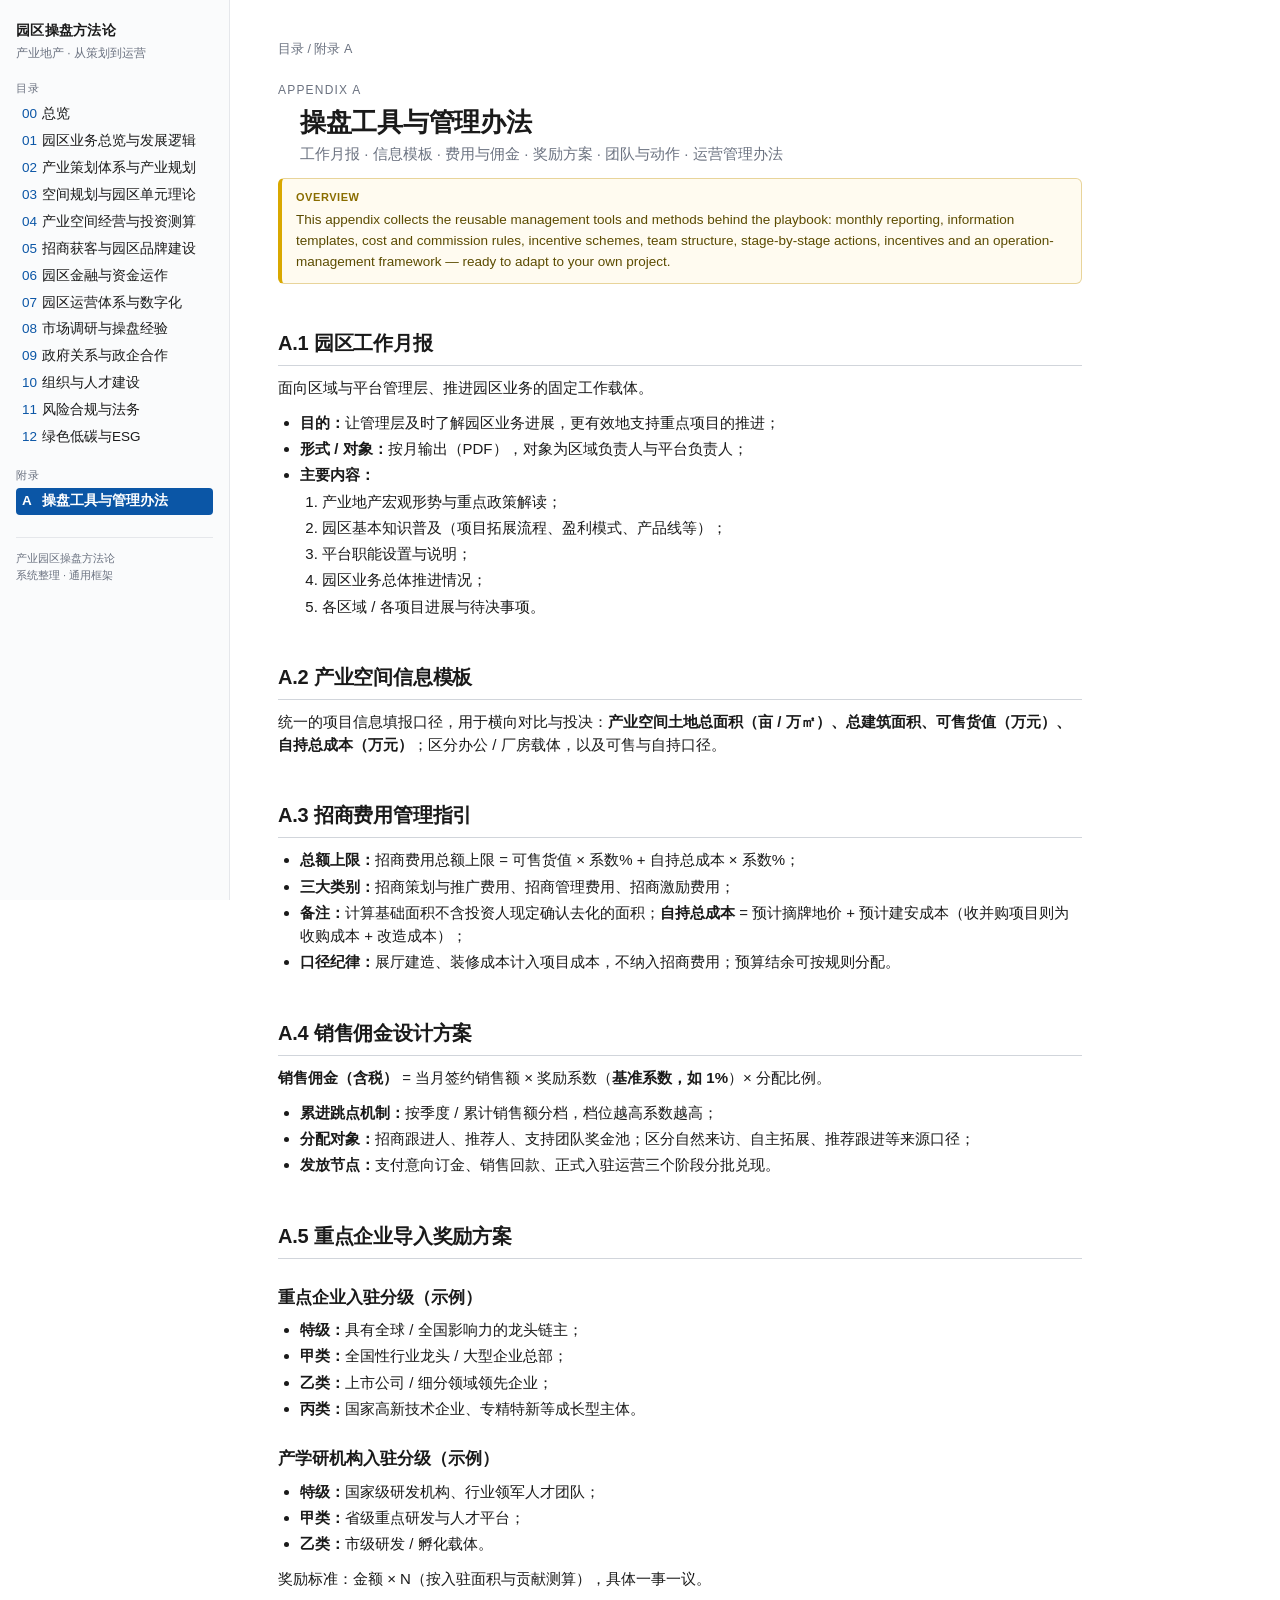
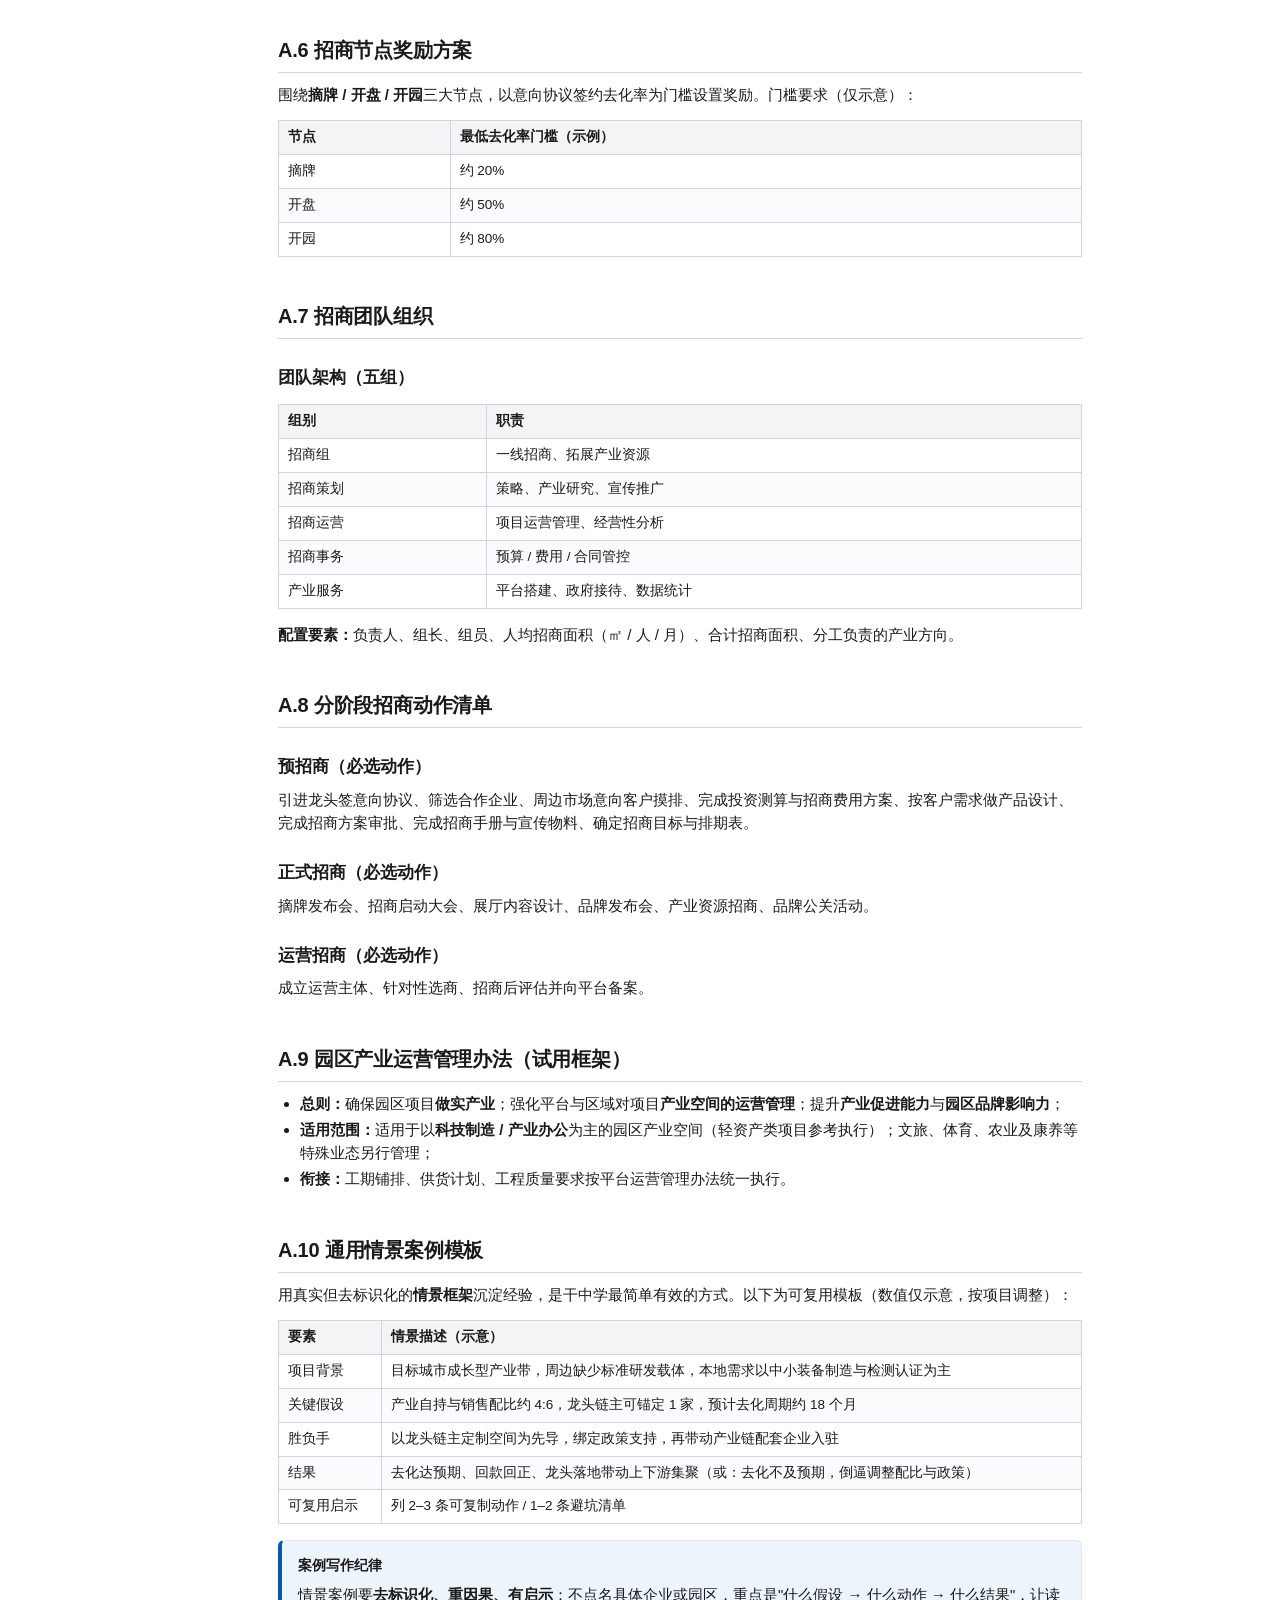
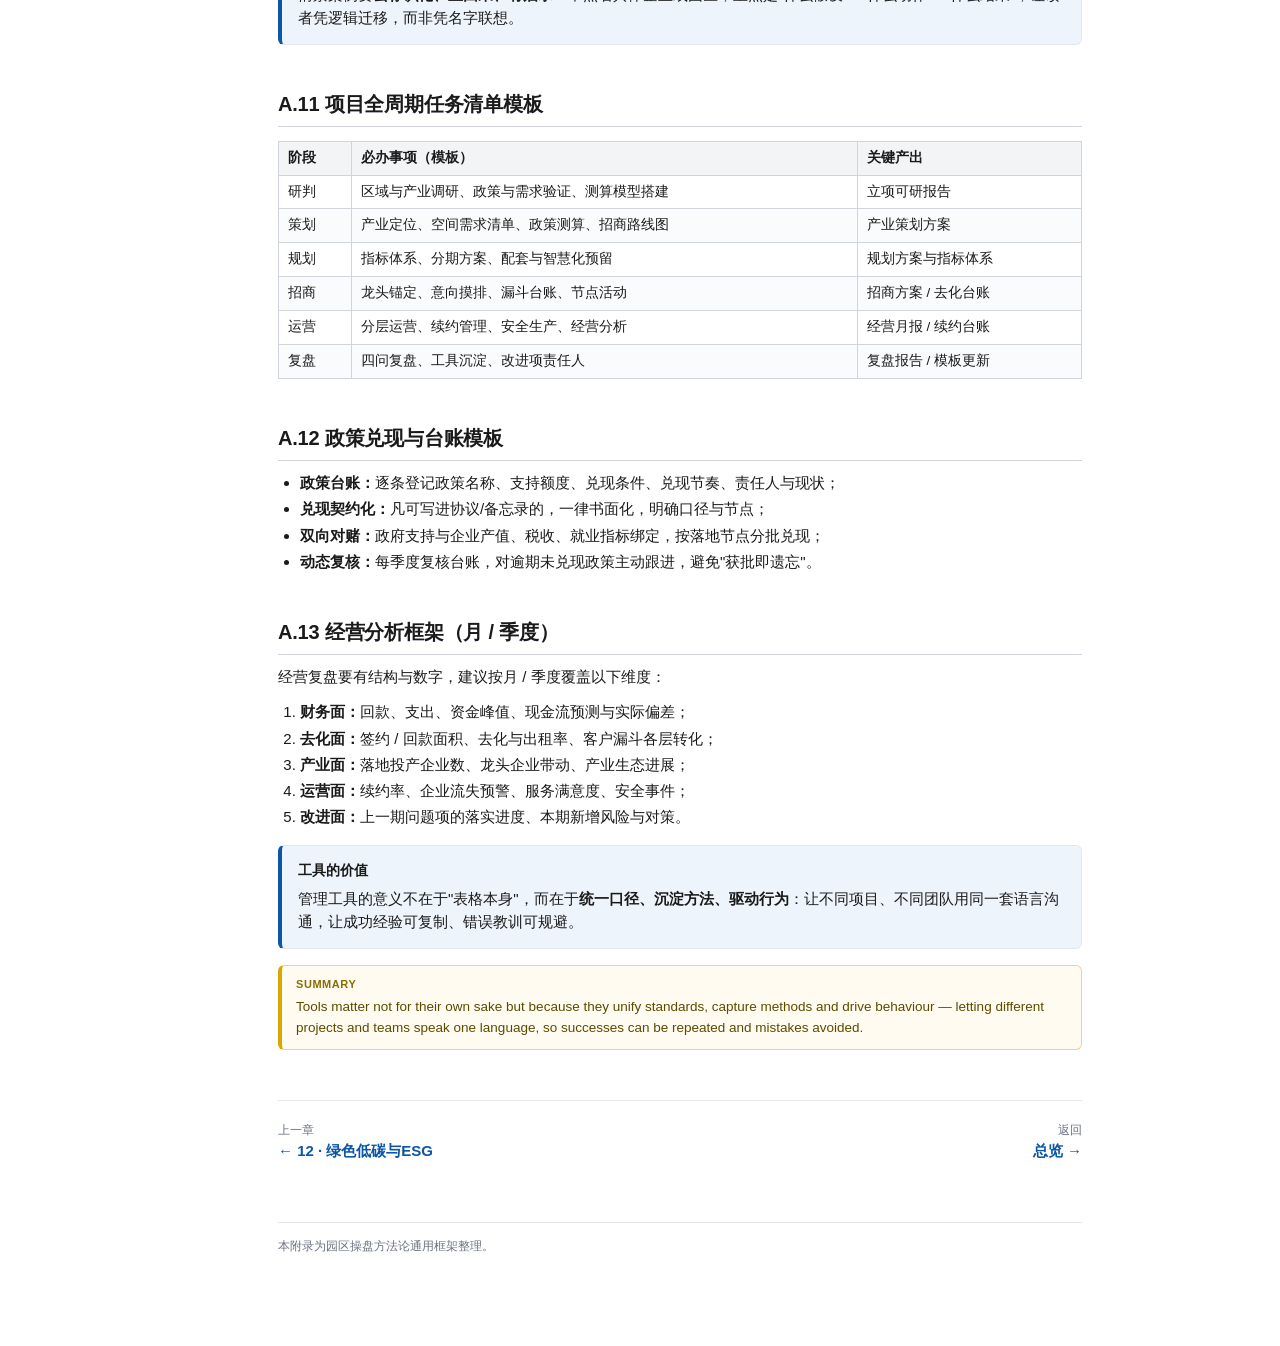
==== appendix.html @ 170338b4 "feat: publish bilingual static site (CN with EN annotation blocks)" ====
﻿<!DOCTYPE html>
<html lang="zh-CN">
<head>
<meta charset="UTF-8">
<meta name="viewport" content="width=device-width, initial-scale=1.0">
<title>附录 操盘工具与管理办法 · 园区操盘方法论</title>
<link rel="stylesheet" href="assets/style.css">
</head>
<body>
<div class="layout">
<nav class="side">
  <div class="brand">园区操盘方法论</div>
  <div class="brand-sub">产业地产 · 从策划到运营</div>
  <div class="nav-section">目录</div>
  <a href="index.html"><span class="num">00</span>总览</a>
  <a href="ch1.html"><span class="num">01</span>园区业务总览与发展逻辑</a>
  <a href="ch2.html"><span class="num">02</span>产业策划体系与产业规划</a>
  <a href="ch3.html"><span class="num">03</span>空间规划与园区单元理论</a>
  <a href="ch4.html"><span class="num">04</span>产业空间经营与投资测算</a>
  <a href="ch5.html"><span class="num">05</span>招商获客与园区品牌建设</a>
  <a href="ch6.html"><span class="num">06</span>园区金融与资金运作</a>
  <a href="ch7.html"><span class="num">07</span>园区运营体系与数字化</a>
  <a href="ch8.html"><span class="num">08</span>市场调研与操盘经验</a>
  <a href="ch9.html"><span class="num">09</span>政府关系与政企合作</a>
  <a href="ch10.html"><span class="num">10</span>组织与人才建设</a>
  <a href="ch11.html"><span class="num">11</span>风险合规与法务</a>
  <a href="ch12.html"><span class="num">12</span>绿色低碳与ESG</a>
  <div class="nav-section">附录</div>
  <a href="appendix.html" class="active"><span class="num">A</span>操盘工具与管理办法</a>
  <div class="side-foot">产业园区操盘方法论<br>系统整理 · 通用框架</div>
</nav>
<main>
<div class="main-wrap">
<p class="crumb"><a href="index.html">目录</a> / 附录 A</p>
<div class="ch-kicker">Appendix A</div>
<h1 class="ch-title">操盘工具与管理办法</h1>
<p class="ch-desc">工作月报 · 信息模板 · 费用与佣金 · 奖励方案 · 团队与动作 · 运营管理办法</p>
<div class="en-note"><span class="en-lbl">Overview</span><p>This appendix collects the reusable management tools and methods behind the playbook: monthly reporting, information templates, cost and commission rules, incentive schemes, team structure, stage-by-stage actions, incentives and an operation-management framework &mdash; ready to adapt to your own project.</p></div>

<h2 id="a1">A.1 园区工作月报</h2>
<p>面向区域与平台管理层、推进园区业务的固定工作载体。</p>
<ul>
  <li><strong>目的：</strong>让管理层及时了解园区业务进展，更有效地支持重点项目的推进；</li>
  <li><strong>形式 / 对象：</strong>按月输出（PDF），对象为区域负责人与平台负责人；</li>
  <li><strong>主要内容：</strong>
    <ol>
      <li>产业地产宏观形势与重点政策解读；</li>
      <li>园区基本知识普及（项目拓展流程、盈利模式、产品线等）；</li>
      <li>平台职能设置与说明；</li>
      <li>园区业务总体推进情况；</li>
      <li>各区域 / 各项目进展与待决事项。</li>
    </ol>
  </li>
</ul>

<h2 id="a2">A.2 产业空间信息模板</h2>
<p>统一的项目信息填报口径，用于横向对比与投决：<strong>产业空间土地总面积（亩 / 万㎡）、总建筑面积、可售货值（万元）、自持总成本（万元）</strong>；区分办公 / 厂房载体，以及可售与自持口径。</p>

<h2 id="a3">A.3 招商费用管理指引</h2>
<ul>
  <li><strong>总额上限：</strong>招商费用总额上限 = 可售货值 × 系数% + 自持总成本 × 系数%；</li>
  <li><strong>三大类别：</strong>招商策划与推广费用、招商管理费用、招商激励费用；</li>
  <li><strong>备注：</strong>计算基础面积不含投资人现定确认去化的面积；<strong>自持总成本</strong> = 预计摘牌地价 + 预计建安成本（收并购项目则为收购成本 + 改造成本）；</li>
  <li><strong>口径纪律：</strong>展厅建造、装修成本计入项目成本，不纳入招商费用；预算结余可按规则分配。</li>
</ul>

<h2 id="a4">A.4 销售佣金设计方案</h2>
<p><strong>销售佣金（含税）</strong> = 当月签约销售额 × 奖励系数（<strong>基准系数，如 1%</strong>）× 分配比例。</p>
<ul>
  <li><strong>累进跳点机制：</strong>按季度 / 累计销售额分档，档位越高系数越高；</li>
  <li><strong>分配对象：</strong>招商跟进人、推荐人、支持团队奖金池；区分自然来访、自主拓展、推荐跟进等来源口径；</li>
  <li><strong>发放节点：</strong>支付意向订金、销售回款、正式入驻运营三个阶段分批兑现。</li>
</ul>

<h2 id="a5">A.5 重点企业导入奖励方案</h2>
<h3>重点企业入驻分级（示例）</h3>
<ul>
  <li><strong>特级：</strong>具有全球 / 全国影响力的龙头链主；</li>
  <li><strong>甲类：</strong>全国性行业龙头 / 大型企业总部；</li>
  <li><strong>乙类：</strong>上市公司 / 细分领域领先企业；</li>
  <li><strong>丙类：</strong>国家高新技术企业、专精特新等成长型主体。</li>
</ul>
<h3>产学研机构入驻分级（示例）</h3>
<ul>
  <li><strong>特级：</strong>国家级研发机构、行业领军人才团队；</li>
  <li><strong>甲类：</strong>省级重点研发与人才平台；</li>
  <li><strong>乙类：</strong>市级研发 / 孵化载体。</li>
</ul>
<p>奖励标准：金额 × N（按入驻面积与贡献测算），具体一事一议。</p>

<h2 id="a6">A.6 招商节点奖励方案</h2>
<p>围绕<strong>摘牌 / 开盘 / 开园</strong>三大节点，以意向协议签约去化率为门槛设置奖励。门槛要求（仅示意）：</p>
<table class="num">
<thead><tr><th>节点</th><th>最低去化率门槛（示例）</th></tr></thead>
<tbody>
<tr><td>摘牌</td><td>约 20%</td></tr>
<tr><td>开盘</td><td>约 50%</td></tr>
<tr><td>开园</td><td>约 80%</td></tr>
</tbody>
</table>

<h2 id="a7">A.7 招商团队组织</h2>
<h3>团队架构（五组）</h3>
<table>
<thead><tr><th>组别</th><th>职责</th></tr></thead>
<tbody>
<tr><td>招商组</td><td>一线招商、拓展产业资源</td></tr>
<tr><td>招商策划</td><td>策略、产业研究、宣传推广</td></tr>
<tr><td>招商运营</td><td>项目运营管理、经营性分析</td></tr>
<tr><td>招商事务</td><td>预算 / 费用 / 合同管控</td></tr>
<tr><td>产业服务</td><td>平台搭建、政府接待、数据统计</td></tr>
</tbody>
</table>
<p><strong>配置要素：</strong>负责人、组长、组员、人均招商面积（㎡ / 人 / 月）、合计招商面积、分工负责的产业方向。</p>

<h2 id="a8">A.8 分阶段招商动作清单</h2>
<h3>预招商（必选动作）</h3>
<p>引进龙头签意向协议、筛选合作企业、周边市场意向客户摸排、完成投资测算与招商费用方案、按客户需求做产品设计、完成招商方案审批、完成招商手册与宣传物料、确定招商目标与排期表。</p>
<h3>正式招商（必选动作）</h3>
<p>摘牌发布会、招商启动大会、展厅内容设计、品牌发布会、产业资源招商、品牌公关活动。</p>
<h3>运营招商（必选动作）</h3>
<p>成立运营主体、针对性选商、招商后评估并向平台备案。</p>

<h2 id="a9">A.9 园区产业运营管理办法（试用框架）</h2>
<ul>
  <li><strong>总则：</strong>确保园区项目<strong>做实产业</strong>；强化平台与区域对项目<strong>产业空间的运营管理</strong>；提升<strong>产业促进能力</strong>与<strong>园区品牌影响力</strong>；</li>
  <li><strong>适用范围：</strong>适用于以<strong>科技制造 / 产业办公</strong>为主的园区产业空间（轻资产类项目参考执行）；文旅、体育、农业及康养等特殊业态另行管理；</li>
  <li><strong>衔接：</strong>工期铺排、供货计划、工程质量要求按平台运营管理办法统一执行。</li>
</ul>

<h2 id="a10">A.10 通用情景案例模板</h2>
<p>用真实但去标识化的<strong>情景框架</strong>沉淀经验，是干中学最简单有效的方式。以下为可复用模板（数值仅示意，按项目调整）：</p>
<table>
<thead><tr><th>要素</th><th>情景描述（示意）</th></tr></thead>
<tbody>
<tr><td>项目背景</td><td>目标城市成长型产业带，周边缺少标准研发载体，本地需求以中小装备制造与检测认证为主</td></tr>
<tr><td>关键假设</td><td>产业自持与销售配比约 4:6，龙头链主可锚定 1 家，预计去化周期约 18 个月</td></tr>
<tr><td>胜负手</td><td>以龙头链主定制空间为先导，绑定政策支持，再带动产业链配套企业入驻</td></tr>
<tr><td>结果</td><td>去化达预期、回款回正、龙头落地带动上下游集聚（或：去化不及预期，倒逼调整配比与政策）</td></tr>
<tr><td>可复用启示</td><td>列 2–3 条可复制动作 / 1–2 条避坑清单</td></tr>
</tbody>
</table>
<div class="box box-accent"><div class="box-title">案例写作纪律</div><p style="margin:0;">情景案例要<strong>去标识化、重因果、有启示</strong>：不点名具体企业或园区，重点是"什么假设 → 什么动作 → 什么结果"，让读者凭逻辑迁移，而非凭名字联想。</p></div>

<h2 id="a11">A.11 项目全周期任务清单模板</h2>
<table class="num">
<thead><tr><th>阶段</th><th>必办事项（模板）</th><th>关键产出</th></tr></thead>
<tbody>
<tr><td>研判</td><td>区域与产业调研、政策与需求验证、测算模型搭建</td><td>立项可研报告</td></tr>
<tr><td>策划</td><td>产业定位、空间需求清单、政策测算、招商路线图</td><td>产业策划方案</td></tr>
<tr><td>规划</td><td>指标体系、分期方案、配套与智慧化预留</td><td>规划方案与指标体系</td></tr>
<tr><td>招商</td><td>龙头锚定、意向摸排、漏斗台账、节点活动</td><td>招商方案 / 去化台账</td></tr>
<tr><td>运营</td><td>分层运营、续约管理、安全生产、经营分析</td><td>经营月报 / 续约台账</td></tr>
<tr><td>复盘</td><td>四问复盘、工具沉淀、改进项责任人</td><td>复盘报告 / 模板更新</td></tr>
</tbody>
</table>

<h2 id="a12">A.12 政策兑现与台账模板</h2>
<ul>
  <li><strong>政策台账：</strong>逐条登记政策名称、支持额度、兑现条件、兑现节奏、责任人与现状；</li>
  <li><strong>兑现契约化：</strong>凡可写进协议/备忘录的，一律书面化，明确口径与节点；</li>
  <li><strong>双向对赌：</strong>政府支持与企业产值、税收、就业指标绑定，按落地节点分批兑现；</li>
  <li><strong>动态复核：</strong>每季度复核台账，对逾期未兑现政策主动跟进，避免"获批即遗忘"。</li>
</ul>

<h2 id="a13">A.13 经营分析框架（月 / 季度）</h2>
<p>经营复盘要有结构与数字，建议按月 / 季度覆盖以下维度：</p>
<ol>
  <li><strong>财务面：</strong>回款、支出、资金峰值、现金流预测与实际偏差；</li>
  <li><strong>去化面：</strong>签约 / 回款面积、去化与出租率、客户漏斗各层转化；</li>
  <li><strong>产业面：</strong>落地投产企业数、龙头企业带动、产业生态进展；</li>
  <li><strong>运营面：</strong>续约率、企业流失预警、服务满意度、安全事件；</li>
  <li><strong>改进面：</strong>上一期问题项的落实进度、本期新增风险与对策。</li>
</ol>

<div class="box box-accent"><div class="box-title">工具的价值</div><p style="margin:0;">管理工具的意义不在于"表格本身"，而在于<strong>统一口径、沉淀方法、驱动行为</strong>：让不同项目、不同团队用同一套语言沟通，让成功经验可复制、错误教训可规避。</p></div>
<div class="en-note"><span class="en-lbl">Summary</span><p>Tools matter not for their own sake but because they unify standards, capture methods and drive behaviour &mdash; letting different projects and teams speak one language, so successes can be repeated and mistakes avoided.</p></div>

<div class="pager">
  <div class="prev"><span class="lbl">上一章</span><a href="ch12.html">← 12 · 绿色低碳与ESG</a></div>
  <div class="next"><span class="lbl">返回</span><a href="index.html">总览 →</a></div>
</div>
<div class="foot-note">本附录为园区操盘方法论通用框架整理。</div>
</div>
</main>
</div>
</body>
</html>
---- assets/style.css ----
:root{
  --ink:#1a1a1a;
  --muted:#6b7280;
  --line:#e5e7eb;
  --line-strong:#d1d5db;
  --accent:#0b56a6;
  --accent-soft:#eef4fb;
  --warn:#9a3412;
  --bg:#ffffff;
  --code:#0f172a;
  --code-bg:#f6f8fa;
}
*{box-sizing:border-box;}
html{-webkit-text-size-adjust:100%;}
body{
  margin:0;
  font-family:"Helvetica Neue",Arial,"PingFang SC","Hiragino Sans GB","Microsoft YaHei",sans-serif;
  color:var(--ink);
  background:var(--bg);
  line-height:1.55;
  font-size:15px;
}
a{color:var(--accent);text-decoration:none;}
a:hover{text-decoration:underline;}
code{
  font-family:"SF Mono","Consolas","Menlo",monospace;
  font-size:0.92em;
  background:var(--code-bg);
  border:1px solid var(--line);
  border-radius:3px;
  padding:0 0.3em;
}
pre code{display:block;padding:12px 14px;overflow:auto;background:var(--code-bg);border:1px solid var(--line);}

/* ---- Layout ---- */
.layout{display:flex;min-height:100vh;}
nav.side{
  width:230px;flex:0 0 230px;
  border-right:1px solid var(--line);
  padding:20px 16px;
  position:sticky;top:0;height:100vh;overflow:auto;
  background:#fafbfc;
}
main{flex:1;min-width:0;padding:40px 48px 90px;max-width:900px;}
.main-wrap{max-width:900px;margin:0 auto;}

/* sidebar */
.brand{font-weight:700;font-size:14px;letter-spacing:.02em;margin-bottom:2px;}
.brand-sub{font-size:12px;color:var(--muted);margin-bottom:18px;}
.nav-section{margin:0 0 4px;font-size:11px;text-transform:uppercase;letter-spacing:.06em;color:var(--muted);margin-top:16px;}
nav.side a{display:block;padding:4px 6px;border-radius:4px;color:var(--ink);font-size:13.5px;line-height:1.4;}
nav.side a:hover{background:var(--accent-soft);text-decoration:none;}
nav.side a.active{background:var(--accent);color:#fff;font-weight:600;}
nav.side a .num{display:inline-block;width:20px;color:var(--accent);font-variant-numeric:tabular-nums;}
nav.side a.active .num{color:#fff;}
.side-foot{margin-top:22px;font-size:11px;color:var(--muted);border-top:1px solid var(--line);padding-top:12px;}

/* ---- Typography ---- */
h1{font-size:26px;line-height:1.25;margin:0 0 6px;letter-spacing:-.01em;}
h2{font-size:20px;margin:44px 0 10px;padding-bottom:6px;border-bottom:1px solid var(--line-strong);letter-spacing:-.01em;}
h3{font-size:16.5px;margin:26px 0 8px;}
h4{font-size:14.5px;margin:18px 0 6px;}
p{margin:0 0 12px;}
ul,ol{margin:0 0 12px;padding-left:22px;}
li{margin:3px 0;}
strong{font-weight:650;}
hr{border:0;border-top:1px solid var(--line);margin:26px 0;}

/* ---- Components ---- */
.ch-title{max-width:760px;margin:0 auto 4px;}
.ch-kicker{font-size:12px;letter-spacing:.1em;text-transform:uppercase;color:var(--muted);margin-bottom:6px;}
.ch-desc{color:var(--muted);font-size:15px;max-width:760px;margin:0 auto 12px;}
.crumb{margin-bottom:22px;font-size:12.5px;color:var(--muted);}
.crumb a{color:var(--muted);}
.crumb a:hover{color:var(--accent);}
.lead{font-size:15.5px;color:var(--code);border-left:3px solid var(--accent);padding:2px 0 2px 14px;}

.box{width:100%;border:1px solid var(--line);border-radius:6px;padding:14px 16px;margin:16px 0;background:#fcfcfd;box-sizing:border-box;}
.box-accent{border-left:4px solid var(--accent);background:var(--accent-soft);}
.box-warn{border-left:4px solid var(--warn);background:#fdf7f3;}
.box .box-title{font-weight:700;margin-bottom:6px;font-size:14px;}

/* ---- Tutorial components ---- */
.lesson{border:1px solid var(--accent);border-radius:8px;padding:16px 18px;margin:18px 0 26px;background:var(--accent-soft);}
.lesson .lesson-title{font-weight:700;font-size:15px;margin-bottom:8px;color:var(--accent);}
.lesson ol,.lesson ul{margin-bottom:4px;}
.term{border:1px solid var(--line);border-left:4px solid var(--code);border-radius:4px;background:#f8fafc;padding:1px 0;}
.term .t-name{font-weight:700;color:var(--code);}
.term .t-means{color:var(--ink);}
.example{border:1px dashed var(--line-strong);border-left:4px solid #15803d;border-radius:6px;background:#f7faf7;padding:12px 15px;margin:14px 0;}
.example .ex-title{font-weight:700;font-size:13px;color:#15803d;margin-bottom:5px;}
.example p:last-child{margin:0;}
.example ol,.example ul{margin-bottom:4px;}
.selfcheck{border:1px solid var(--line-strong);border-radius:8px;padding:16px 18px;margin:26px 0 6px;background:#fbfbfb;}
.selfcheck .sc-title{font-weight:700;font-size:15px;margin-bottom:8px;}
.selfcheck ol{margin:0 0 4px;}
.takeaway{border:1px solid var(--line-strong);border-radius:8px;padding:16px 18px;margin:22px 0 6px;background:#f4f6f8;}
.takeaway .tk-title{font-weight:700;font-size:15px;margin-bottom:8px;}

/* ---- Bilingual annotation block (English note) ---- */
.en-note{border:1px solid #e8d49a;border-left:4px solid #d9a800;border-radius:6px;background:#fffbf0;padding:10px 14px;margin:10px 0 16px;}
.en-note .en-lbl{display:block;font-size:11px;font-weight:700;letter-spacing:.05em;text-transform:uppercase;color:#8a6d00;margin-bottom:4px;}
.en-note p{margin:0;color:#5b4b00;font-size:13.5px;line-height:1.55;}

table{border-collapse:collapse;width:100%;margin:14px 0;font-size:13.5px;}
th,td{border:1px solid var(--line-strong);padding:6px 9px;text-align:left;vertical-align:top;}
th{background:#f3f4f6;font-weight:600;white-space:nowrap;}
tbody tr:nth-child(even){background:#fafbfc;}
table.num td,table.num th{font-variant-numeric:tabular-nums;}

.tag{display:inline-block;font-size:11px;padding:1px 7px;border-radius:10px;background:var(--accent-soft);color:var(--accent);border:1px solid var(--line-strong);margin:0 2px 4px 0;}
.toc{list-style:none;padding:0;margin:0;}
.toc>li{border-bottom:1px solid var(--line);padding:10px 4px;}
.toc>li>a{font-weight:600;color:var(--ink);}
.toc>li>a:hover{color:var(--accent);text-decoration:none;}
.toc .desc{font-size:13px;color:var(--muted);margin-top:2px;}
.toc .pg{float:right;font-size:12px;color:var(--muted);}

.grid{display:grid;gap:12px;margin:14px 0;}
.grid.c2{grid-template-columns:1fr 1fr;}
.grid.c3{grid-template-columns:1fr 1fr 1fr;}
.card{border:1px solid var(--line);border-radius:6px;padding:12px 14px;background:#fff;}
.card h4{margin-top:0;}
.card .k{font-size:12px;color:var(--muted);}

.breadcrumb-top a{color:var(--muted);}

.pager{display:flex;justify-content:space-between;gap:16px;margin-top:50px;border-top:1px solid var(--line);padding-top:20px;}
.pager .next{margin-left:auto;text-align:right;}
.pager a{font-weight:600;}
.pager .lbl{display:block;font-size:12px;color:var(--muted);}

.foot-note{margin-top:60px;font-size:12px;color:var(--muted);border-top:1px solid var(--line);padding-top:14px;}

/* mobile */
@media (max-width:820px){
  nav.side{width:100%;height:auto;position:static;border-right:0;border-bottom:1px solid var(--line);}
  .layout{flex-direction:column;}
  main{padding:24px 18px 70px;}
  .grid.c2,.grid.c3{grid-template-columns:1fr;}
}
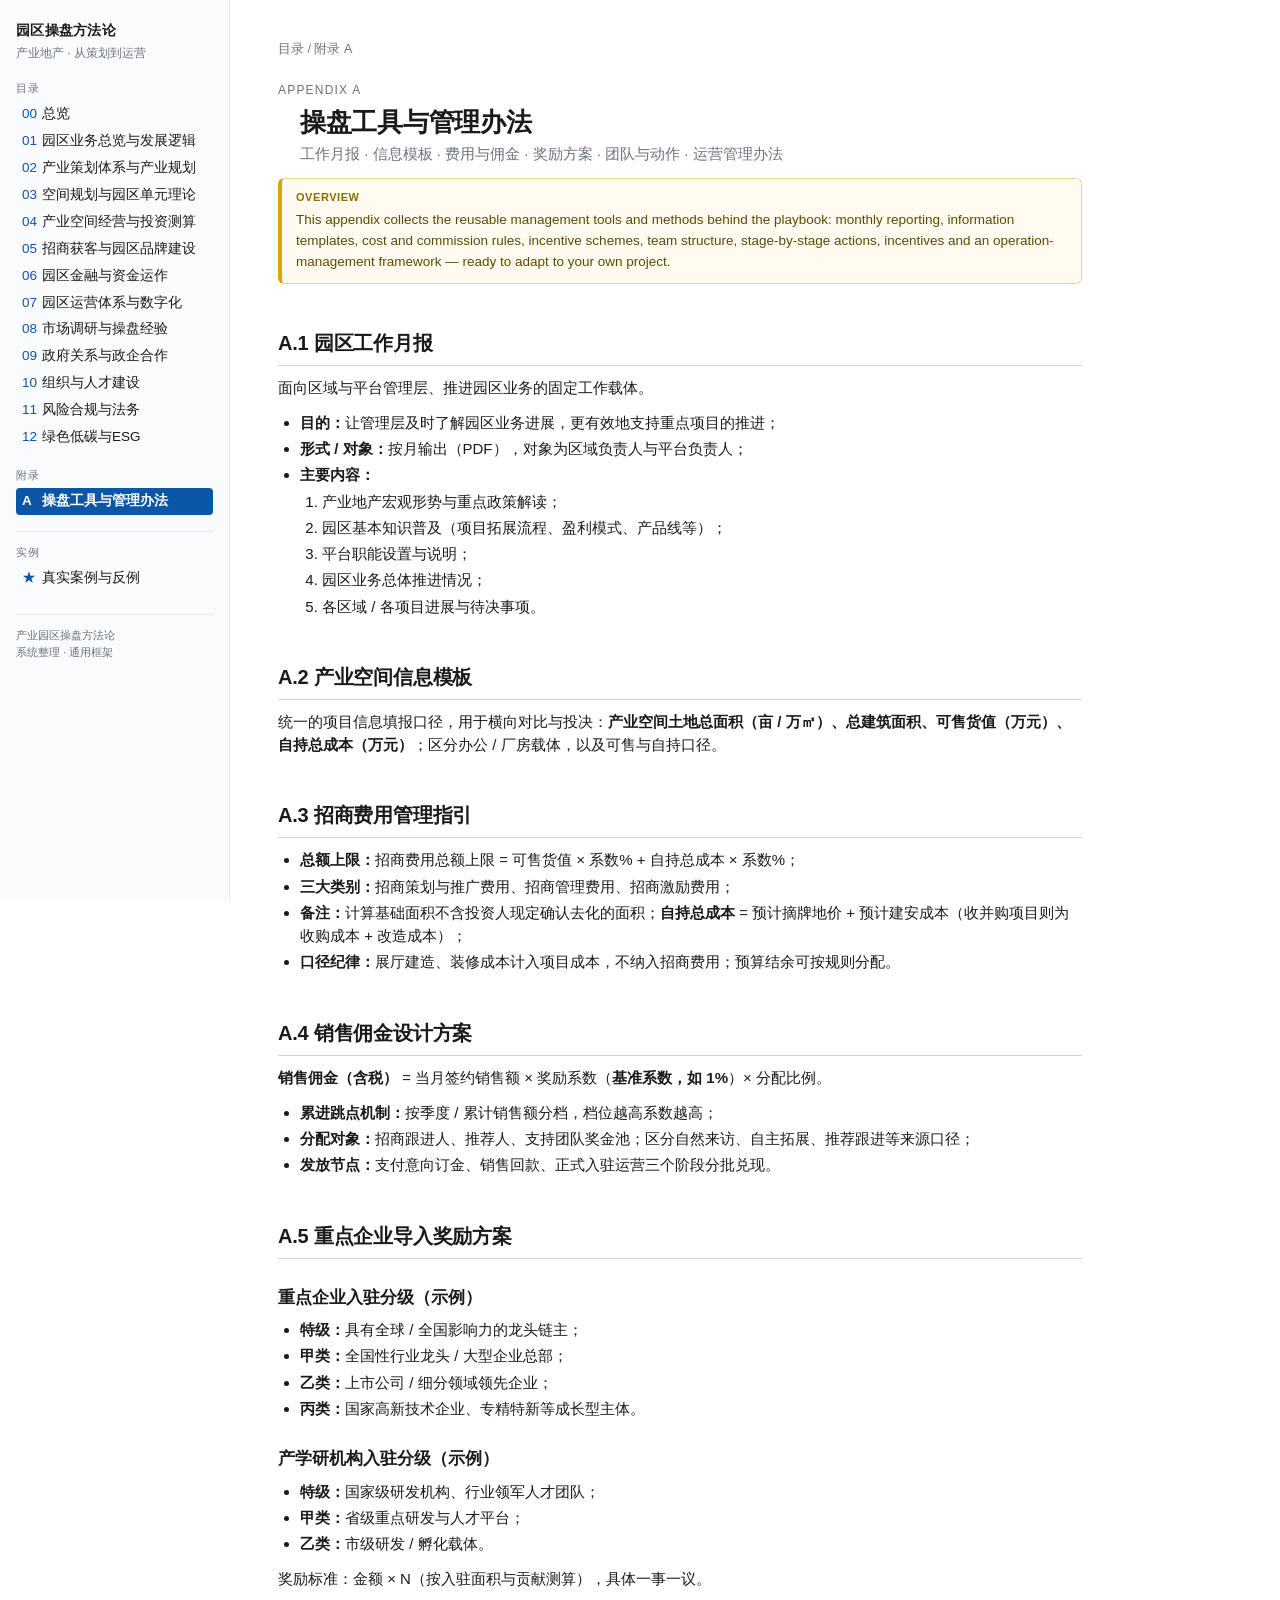
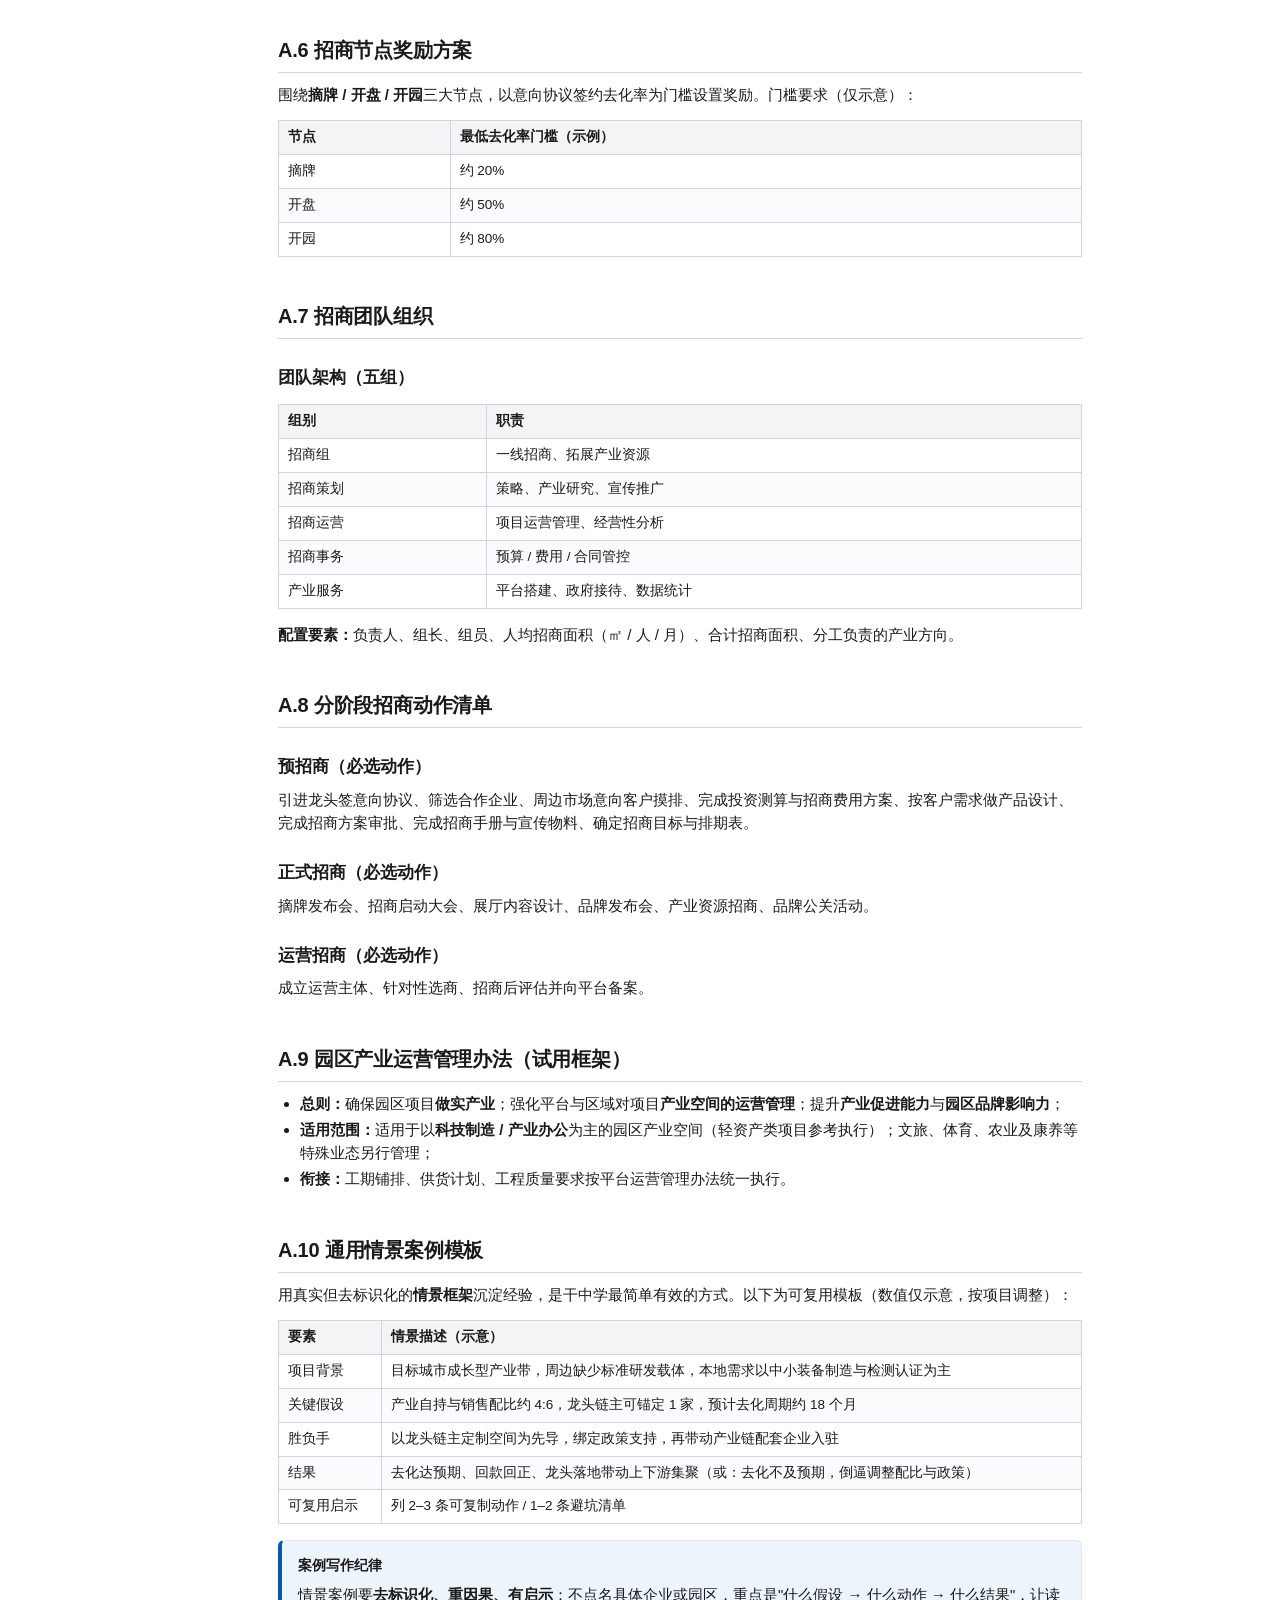
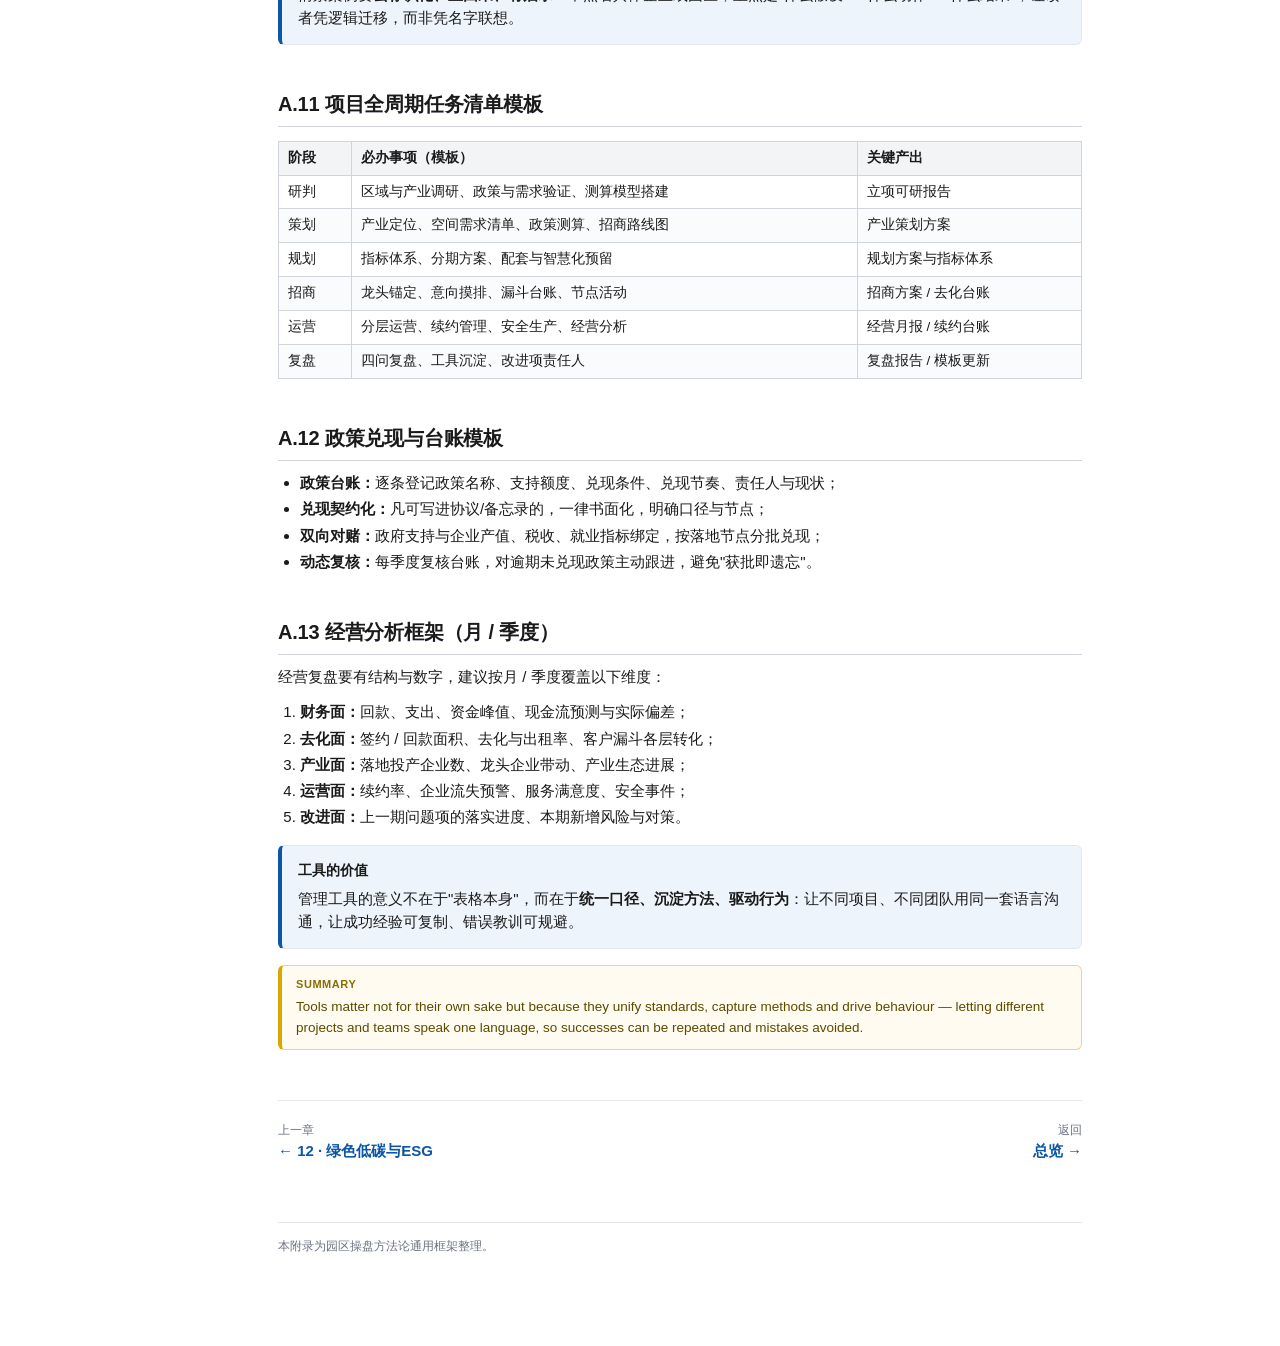
==== commit 79b48151: "feat: full rewrite with 104 real-world examples and 189 bilingual annotations" ====
--- a/appendix.html
+++ b/appendix.html
@@ -27,6 +27,8 @@
   <a href="ch12.html"><span class="num">12</span>绿色低碳与ESG</a>
   <div class="nav-section">附录</div>
   <a href="appendix.html" class="active"><span class="num">A</span>操盘工具与管理办法</a>
+  <div class="nav-section" style="border-top:1px solid var(--line);margin-top:16px;padding-top:12px;">实例</div>
+  <a href="case-studies.html"><span class="num">★</span>真实案例与反例</a>
   <div class="side-foot">产业园区操盘方法论<br>系统整理 · 通用框架</div>
 </nav>
 <main>
